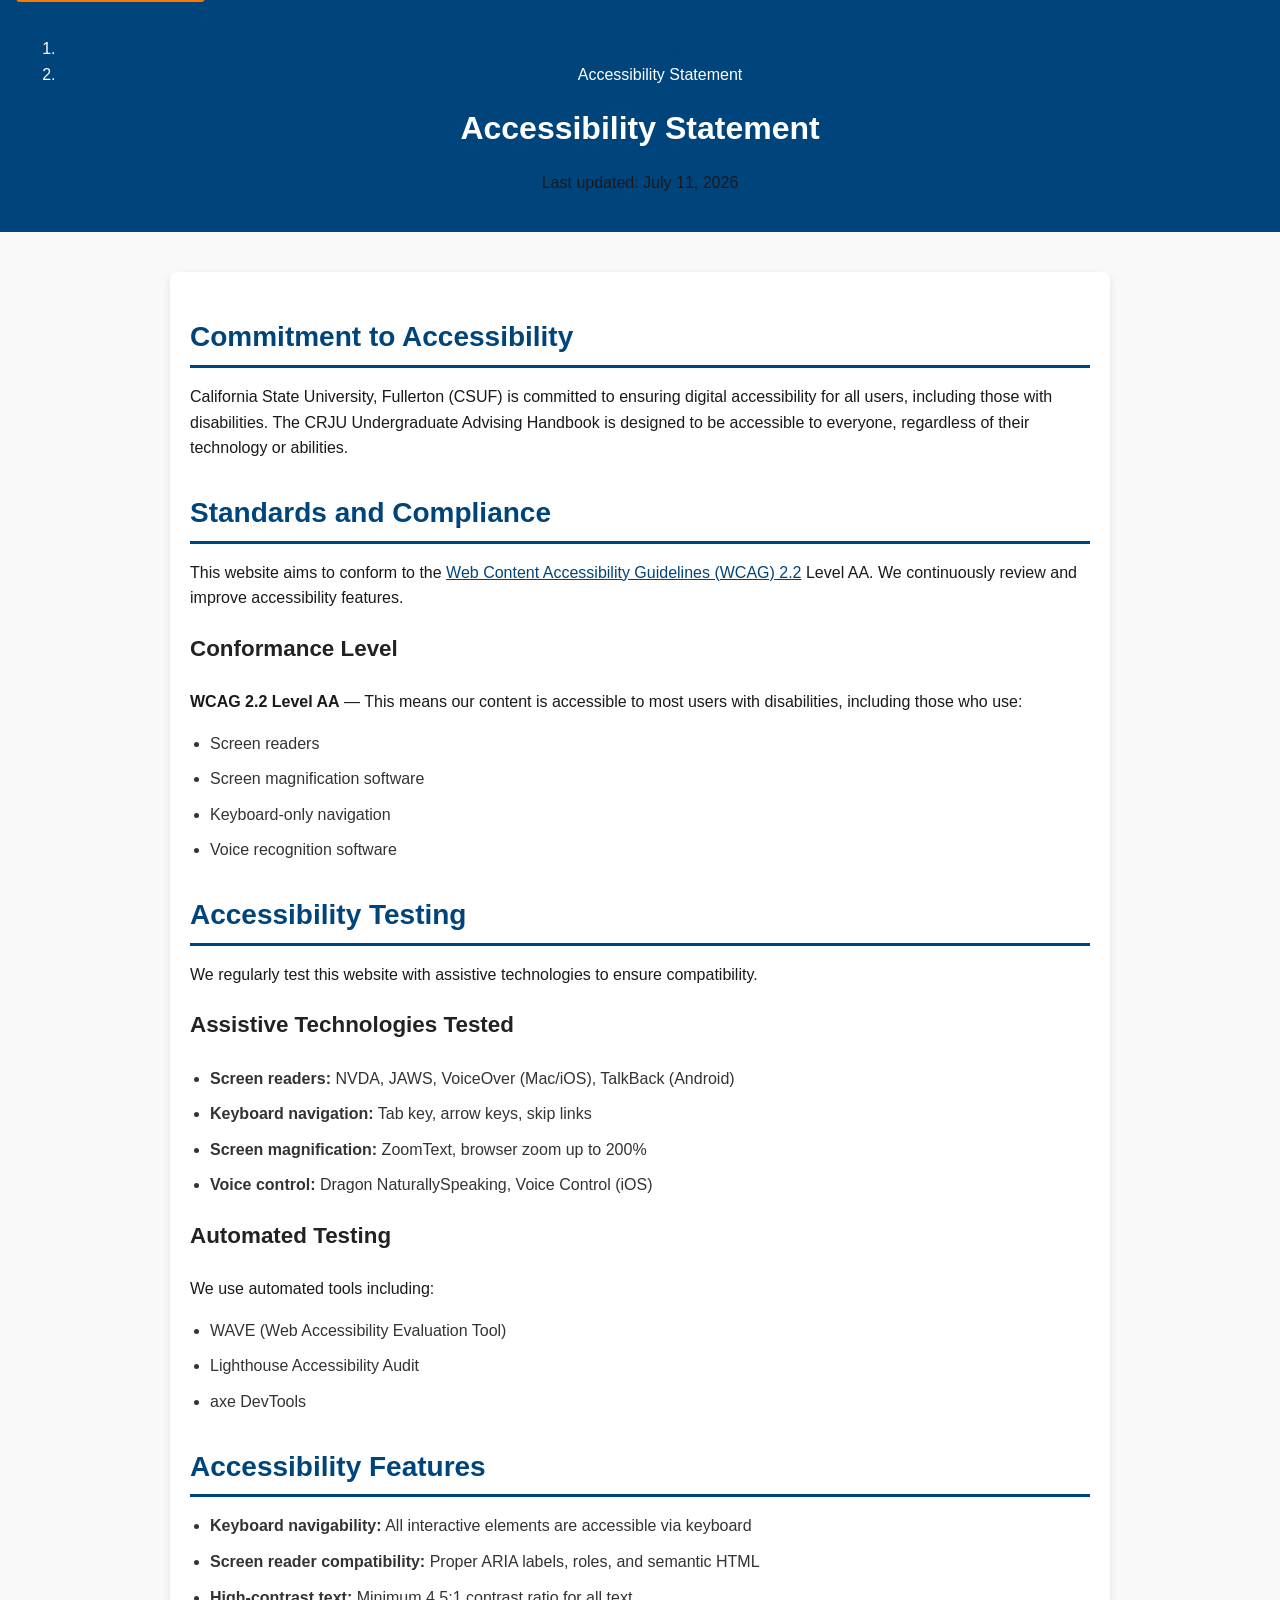
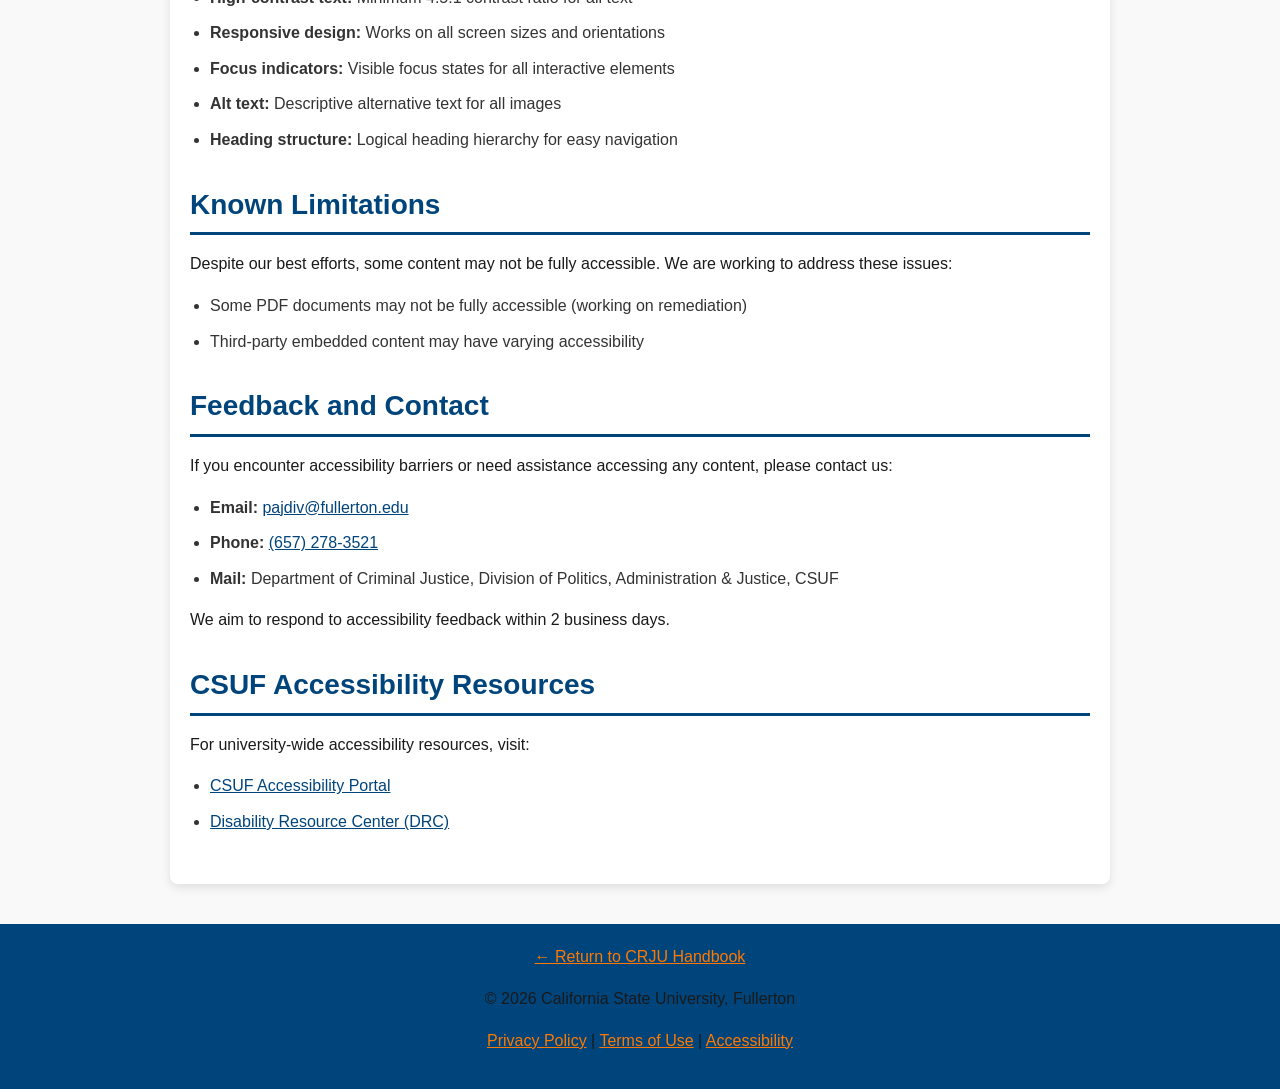
==== accessibility.html @ db7e6ec3 "Build CRJU advising handbook site in the MPA handbook style Convert the chair's single-file HTML han" ====
<!DOCTYPE html>
<html lang="en">
<head>
    <meta charset="UTF-8">
    <meta name="viewport" content="width=device-width, initial-scale=1.0">
    <meta name="description" content="Accessibility statement for the CSUF CRJU Undergraduate Advising Handbook. We are committed to WCAG 2.2 Level AA compliance and digital accessibility for all users.">
    <meta name="robots" content="index, follow">
    <link rel="canonical" href="https://dadams-au.github.io/crju-handbook/accessibility.html">
    
    <!-- Open Graph for social sharing -->
    <meta property="og:title" content="Accessibility Statement | CSUF CRJU Handbook">
    <meta property="og:description" content="CSUF Criminal Justice Department commitment to digital accessibility and WCAG 2.2 compliance">
    <meta property="og:type" content="website">
    <meta property="og:url" content="https://dadams-au.github.io/crju-handbook/accessibility.html">
    
    <title>Accessibility Statement | CSUF CRJU Handbook</title>
    <link rel="stylesheet" href="style/policy_styles.css">
</head>
<body>
    <a class="skip-link" href="#policy-main">Skip to main content</a>
    
    <header role="banner">
        <nav aria-label="Breadcrumb">
            <ol class="breadcrumb">
                <li><a href="index.html">Home</a></li>
                <li aria-current="page">Accessibility Statement</li>
            </ol>
        </nav>
        <h1>Accessibility Statement</h1>
        <p class="last-updated">Last updated: <time datetime="2026-07-11">July 11, 2026</time></p>
    </header>

    <main id="policy-main" role="main">
        <section aria-labelledby="commitment-heading">
            <h2 id="commitment-heading">Commitment to Accessibility</h2>
            <p>California State University, Fullerton (CSUF) is committed to ensuring digital accessibility for all users, including those with disabilities. The CRJU Undergraduate Advising Handbook is designed to be accessible to everyone, regardless of their technology or abilities.</p>
        </section>

        <section aria-labelledby="standards-heading">
            <h2 id="standards-heading">Standards and Compliance</h2>
            <p>This website aims to conform to the <a href="https://www.w3.org/TR/WCAG22/" target="_blank" rel="noopener noreferrer">Web Content Accessibility Guidelines (WCAG) 2.2</a> Level AA. We continuously review and improve accessibility features.</p>
            
            <h3>Conformance Level</h3>
            <p><strong>WCAG 2.2 Level AA</strong> — This means our content is accessible to most users with disabilities, including those who use:</p>
            <ul>
                <li>Screen readers</li>
                <li>Screen magnification software</li>
                <li>Keyboard-only navigation</li>
                <li>Voice recognition software</li>
            </ul>
        </section>

        <section aria-labelledby="testing-heading">
            <h2 id="testing-heading">Accessibility Testing</h2>
            <p>We regularly test this website with assistive technologies to ensure compatibility.</p>
            
            <h3>Assistive Technologies Tested</h3>
            <ul>
                <li><strong>Screen readers:</strong> NVDA, JAWS, VoiceOver (Mac/iOS), TalkBack (Android)</li>
                <li><strong>Keyboard navigation:</strong> Tab key, arrow keys, skip links</li>
                <li><strong>Screen magnification:</strong> ZoomText, browser zoom up to 200%</li>
                <li><strong>Voice control:</strong> Dragon NaturallySpeaking, Voice Control (iOS)</li>
            </ul>
            
            <h3>Automated Testing</h3>
            <p>We use automated tools including:</p>
            <ul>
                <li>WAVE (Web Accessibility Evaluation Tool)</li>
                <li>Lighthouse Accessibility Audit</li>
                <li>axe DevTools</li>
            </ul>
        </section>

        <section aria-labelledby="features-heading">
            <h2 id="features-heading">Accessibility Features</h2>
            <ul>
                <li><strong>Keyboard navigability:</strong> All interactive elements are accessible via keyboard</li>
                <li><strong>Screen reader compatibility:</strong> Proper ARIA labels, roles, and semantic HTML</li>
                <li><strong>High-contrast text:</strong> Minimum 4.5:1 contrast ratio for all text</li>
                <li><strong>Responsive design:</strong> Works on all screen sizes and orientations</li>
                <li><strong>Focus indicators:</strong> Visible focus states for all interactive elements</li>
                <li><strong>Alt text:</strong> Descriptive alternative text for all images</li>
                <li><strong>Heading structure:</strong> Logical heading hierarchy for easy navigation</li>
            </ul>
        </section>

        <section aria-labelledby="limitations-heading">
            <h2 id="limitations-heading">Known Limitations</h2>
            <p>Despite our best efforts, some content may not be fully accessible. We are working to address these issues:</p>
            <ul>
                <li>Some PDF documents may not be fully accessible (working on remediation)</li>
                <li>Third-party embedded content may have varying accessibility</li>
            </ul>
        </section>

        <section aria-labelledby="feedback-heading">
            <h2 id="feedback-heading">Feedback and Contact</h2>
            <p>If you encounter accessibility barriers or need assistance accessing any content, please contact us:</p>
            <ul>
                <li><strong>Email:</strong> <a href="mailto:pajdiv@fullerton.edu">pajdiv@fullerton.edu</a></li>
                <li><strong>Phone:</strong> <a href="tel:+16572783521">(657) 278-3521</a></li>
                <li><strong>Mail:</strong> Department of Criminal Justice, Division of Politics, Administration &amp; Justice, CSUF</li>
            </ul>
            <p>We aim to respond to accessibility feedback within 2 business days.</p>
        </section>

        <section aria-labelledby="csuf-accessibility-heading">
            <h2 id="csuf-accessibility-heading">CSUF Accessibility Resources</h2>
            <p>For university-wide accessibility resources, visit:</p>
            <ul>
                <li><a href="https://www.fullerton.edu/accessibility/" target="_blank" rel="noopener noreferrer">CSUF Accessibility Portal</a></li>
                <li><a href="https://drc.fullerton.edu/" target="_blank" rel="noopener noreferrer">Disability Resource Center (DRC)</a></li>
            </ul>
        </section>
    </main>

    <footer role="contentinfo">
        <nav aria-label="Footer navigation">
            <a href="index.html" class="footer-link">← Return to CRJU Handbook</a>
        </nav>
        <p>&copy; <span id="currentYear"></span> California State University, Fullerton</p>
        <p class="footer-info">
            <a href="privacy.html">Privacy Policy</a> | 
            <a href="terms.html">Terms of Use</a> | 
            <a href="accessibility.html" aria-current="page">Accessibility</a>
        </p>
    </footer>

    <script>
        document.addEventListener('DOMContentLoaded', function() {
            document.getElementById("currentYear").textContent = new Date().getFullYear();
        });
    </script>
</body>
</html>
---- style/policy_styles.css ----
/* General Styles */
body {
    font-family: Arial, sans-serif;
    line-height: 1.6;
    color: #333;
    background-color: #f9f9f9;
    margin: 0;
    padding: 0;
}

:focus-visible {
    outline: 3px solid #FF7900;
    outline-offset: 2px;
}

.skip-link {
    position: absolute;
    top: -40px;
    left: 1rem;
    background: #FF7900;
    color: #1a1a1a;
    padding: 0.5rem 1rem;
    border-radius: 4px;
    z-index: 1000;
    font-weight: 600;
    text-decoration: none;
    transition: top 0.2s ease;
}

.skip-link:focus,
.skip-link:focus-visible {
    top: 1rem;
}

header {
    background-color: #00447c;
    color: white;
    text-align: center;
    padding: 20px;
}

header h1 {
    font-size: 2rem;
    margin: 0;
}

main {
    max-width: 900px;
    margin: 40px auto;
    padding: 20px;
    background: white;
    border-radius: 8px;
    box-shadow: 0px 4px 10px rgba(0, 0, 0, 0.1);
}

/* Section Styles */
section {
    margin-bottom: 30px;
}

h2 {
    font-size: 1.75rem;
    color: #00447c;
    border-bottom: 3px solid #00447c;
    padding-bottom: 5px;
    margin-bottom: 15px;
}

h3 {
    font-size: 1.4rem;
    margin-top: 20px;
    color: #222;
}

p {
    font-size: 1rem;
    color: #1A1A1A;
}

/* Lists */
ul {
    padding-left: 20px;
}

ul li {
    margin-bottom: 10px;
}

/* Links */
a {
    color: #00447c;
    text-decoration: underline;
}

a:hover {
    color: #002a4d;
}

/* Footer */
footer {
    text-align: center;
    padding: 20px;
    background-color: #00447c;
    color: white;
    margin-top: 30px;
}

footer a {
    color: #FF7900;
    text-decoration: underline;
}

footer a:hover {
    color: #ffd700;
}

/* Responsive Design */
@media (max-width: 768px) {
    main {
        width: 90%;
        padding: 15px;
    }

    header {
        padding: 15px;
    }

    h2 {
        font-size: 1.5rem;
    }

    p {
        font-size: 0.95rem;
    }
}
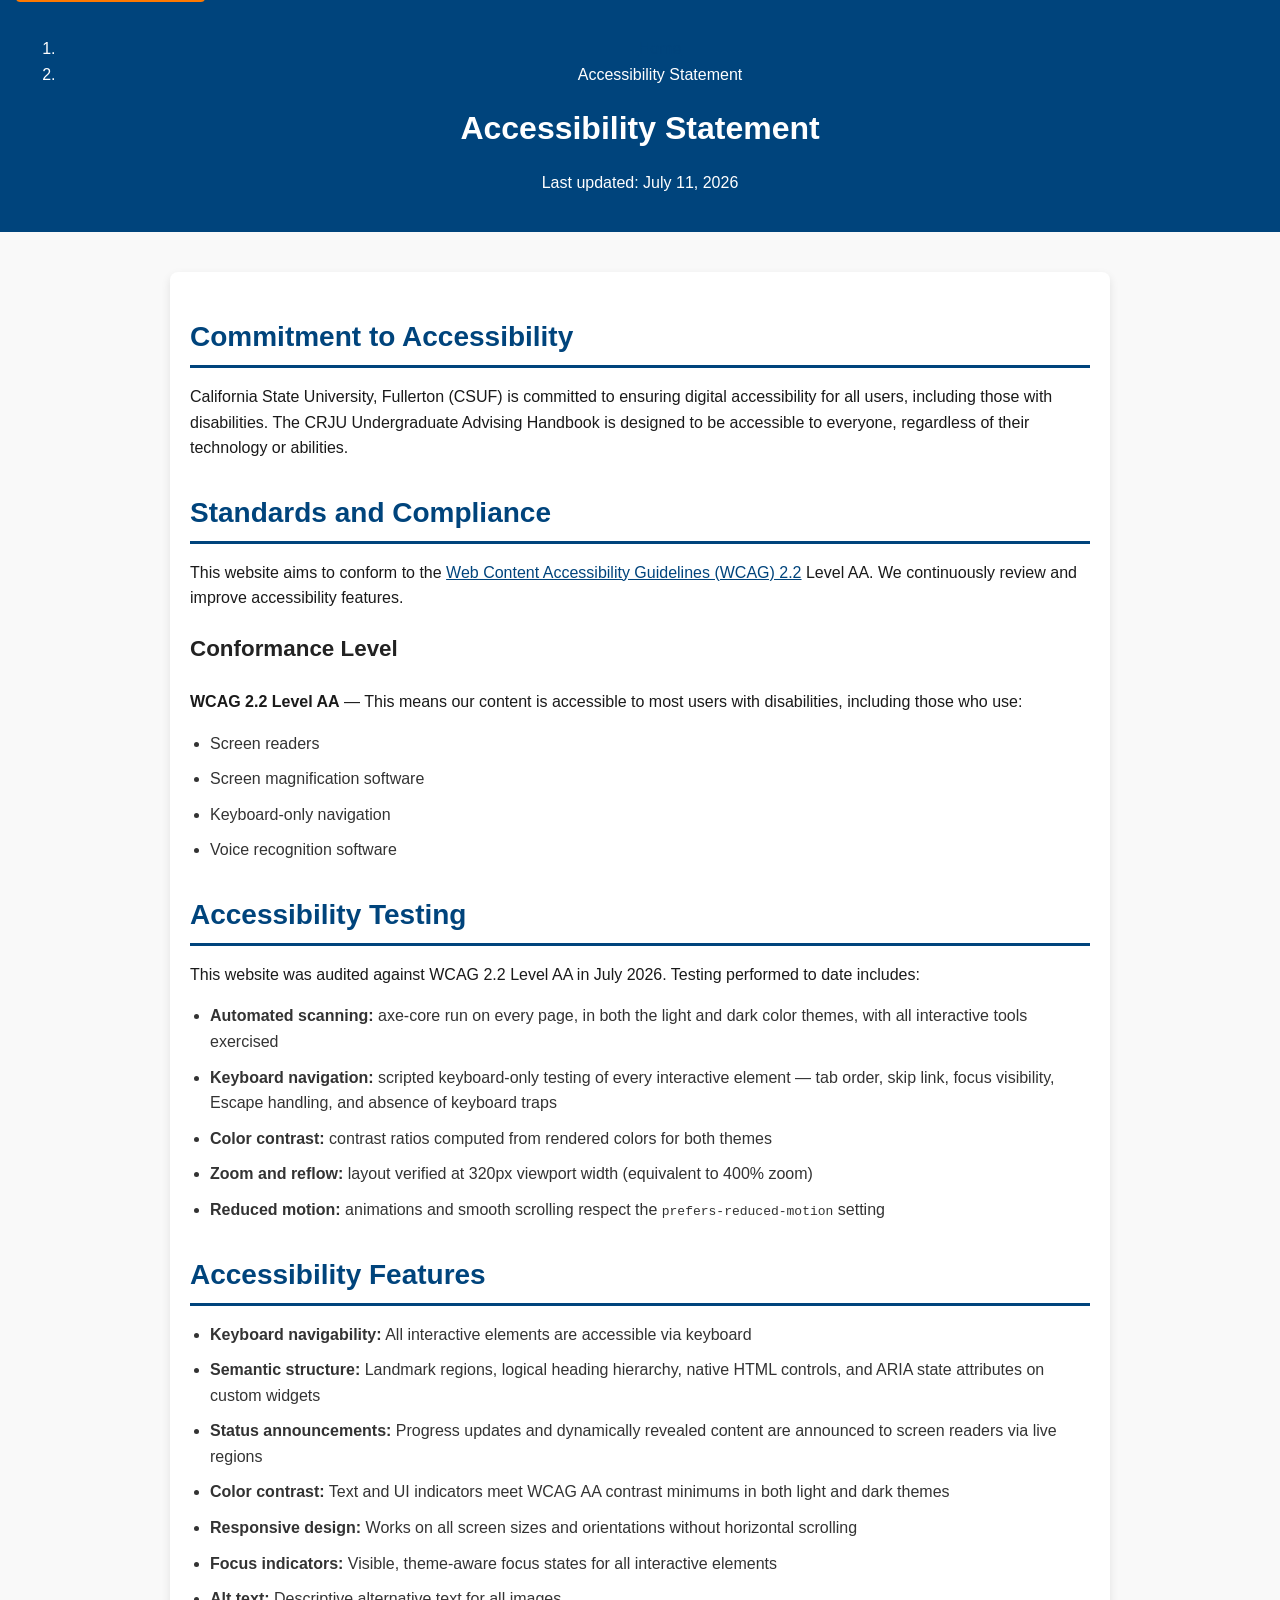
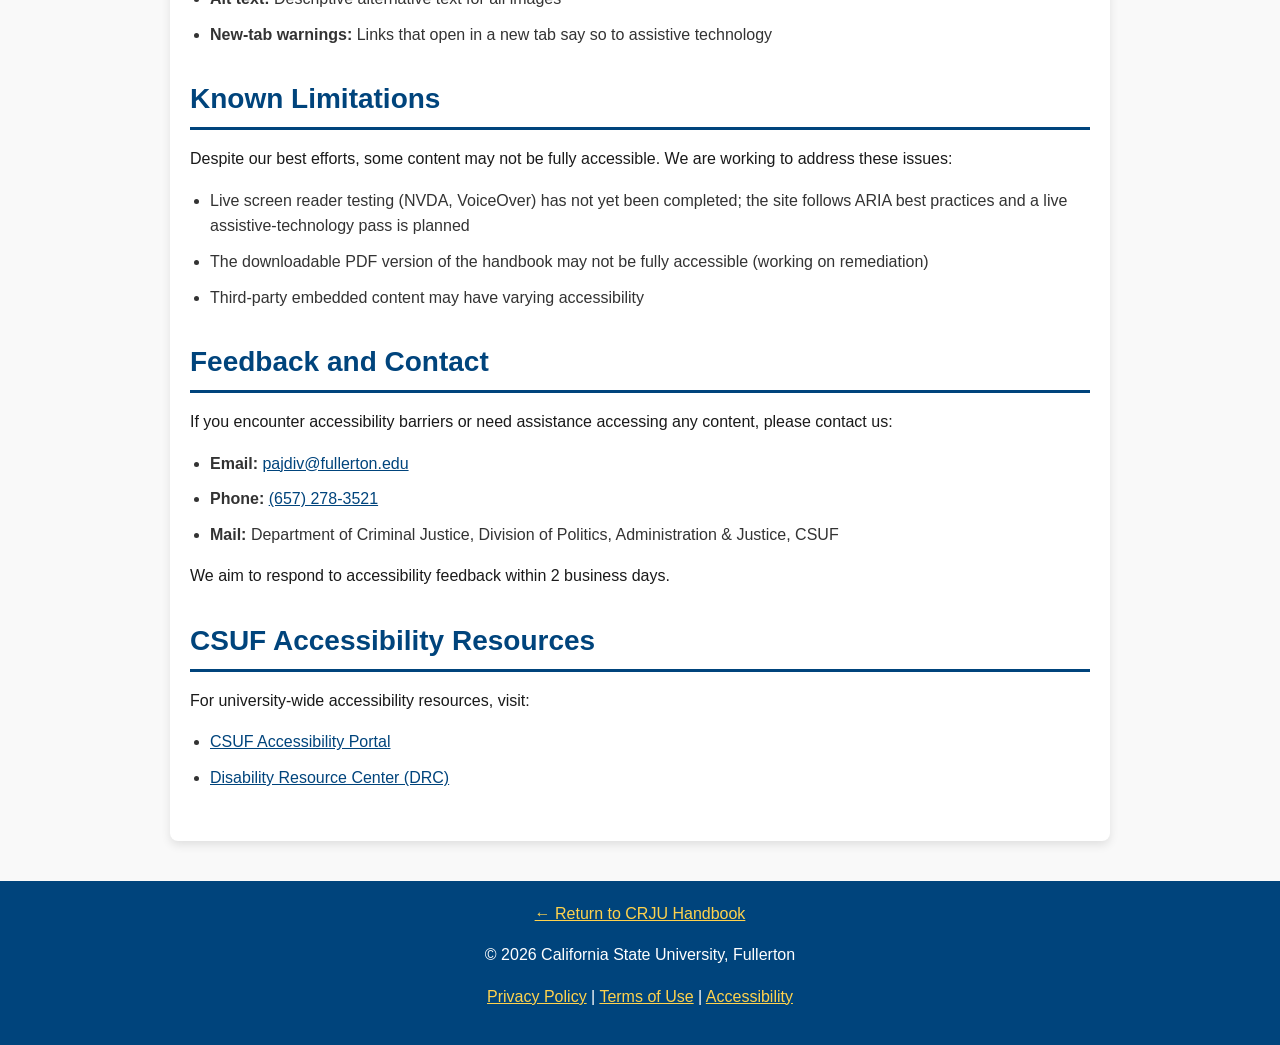
==== commit f0fbc266: "Fix all 16 WCAG 2.2 AA issues from accessibility audit Contrast (1.4.3/1.4.11): dark-theme course co" ====
--- a/accessibility.html
+++ b/accessibility.html
@@ -30,7 +30,7 @@
         <p class="last-updated">Last updated: <time datetime="2026-07-11">July 11, 2026</time></p>
     </header>
 
-    <main id="policy-main" role="main">
+    <main id="policy-main" role="main" tabindex="-1">
         <section aria-labelledby="commitment-heading">
             <h2 id="commitment-heading">Commitment to Accessibility</h2>
             <p>California State University, Fullerton (CSUF) is committed to ensuring digital accessibility for all users, including those with disabilities. The CRJU Undergraduate Advising Handbook is designed to be accessible to everyone, regardless of their technology or abilities.</p>
@@ -38,7 +38,7 @@
 
         <section aria-labelledby="standards-heading">
             <h2 id="standards-heading">Standards and Compliance</h2>
-            <p>This website aims to conform to the <a href="https://www.w3.org/TR/WCAG22/" target="_blank" rel="noopener noreferrer">Web Content Accessibility Guidelines (WCAG) 2.2</a> Level AA. We continuously review and improve accessibility features.</p>
+            <p>This website aims to conform to the <a href="https://www.w3.org/TR/WCAG22/" target="_blank" rel="noopener noreferrer">Web Content Accessibility Guidelines (WCAG) 2.2<span class="sr-only"> (opens in new tab)</span></a> Level AA. We continuously review and improve accessibility features.</p>
             
             <h3>Conformance Level</h3>
             <p><strong>WCAG 2.2 Level AA</strong> — This means our content is accessible to most users with disabilities, including those who use:</p>
@@ -52,22 +52,13 @@
 
         <section aria-labelledby="testing-heading">
             <h2 id="testing-heading">Accessibility Testing</h2>
-            <p>We regularly test this website with assistive technologies to ensure compatibility.</p>
-            
-            <h3>Assistive Technologies Tested</h3>
+            <p>This website was audited against WCAG 2.2 Level AA in July 2026. Testing performed to date includes:</p>
             <ul>
-                <li><strong>Screen readers:</strong> NVDA, JAWS, VoiceOver (Mac/iOS), TalkBack (Android)</li>
-                <li><strong>Keyboard navigation:</strong> Tab key, arrow keys, skip links</li>
-                <li><strong>Screen magnification:</strong> ZoomText, browser zoom up to 200%</li>
-                <li><strong>Voice control:</strong> Dragon NaturallySpeaking, Voice Control (iOS)</li>
-            </ul>
-            
-            <h3>Automated Testing</h3>
-            <p>We use automated tools including:</p>
-            <ul>
-                <li>WAVE (Web Accessibility Evaluation Tool)</li>
-                <li>Lighthouse Accessibility Audit</li>
-                <li>axe DevTools</li>
+                <li><strong>Automated scanning:</strong> axe-core run on every page, in both the light and dark color themes, with all interactive tools exercised</li>
+                <li><strong>Keyboard navigation:</strong> scripted keyboard-only testing of every interactive element — tab order, skip link, focus visibility, Escape handling, and absence of keyboard traps</li>
+                <li><strong>Color contrast:</strong> contrast ratios computed from rendered colors for both themes</li>
+                <li><strong>Zoom and reflow:</strong> layout verified at 320px viewport width (equivalent to 400% zoom)</li>
+                <li><strong>Reduced motion:</strong> animations and smooth scrolling respect the <code>prefers-reduced-motion</code> setting</li>
             </ul>
         </section>
 
@@ -75,12 +66,13 @@
             <h2 id="features-heading">Accessibility Features</h2>
             <ul>
                 <li><strong>Keyboard navigability:</strong> All interactive elements are accessible via keyboard</li>
-                <li><strong>Screen reader compatibility:</strong> Proper ARIA labels, roles, and semantic HTML</li>
-                <li><strong>High-contrast text:</strong> Minimum 4.5:1 contrast ratio for all text</li>
-                <li><strong>Responsive design:</strong> Works on all screen sizes and orientations</li>
-                <li><strong>Focus indicators:</strong> Visible focus states for all interactive elements</li>
+                <li><strong>Semantic structure:</strong> Landmark regions, logical heading hierarchy, native HTML controls, and ARIA state attributes on custom widgets</li>
+                <li><strong>Status announcements:</strong> Progress updates and dynamically revealed content are announced to screen readers via live regions</li>
+                <li><strong>Color contrast:</strong> Text and UI indicators meet WCAG AA contrast minimums in both light and dark themes</li>
+                <li><strong>Responsive design:</strong> Works on all screen sizes and orientations without horizontal scrolling</li>
+                <li><strong>Focus indicators:</strong> Visible, theme-aware focus states for all interactive elements</li>
                 <li><strong>Alt text:</strong> Descriptive alternative text for all images</li>
-                <li><strong>Heading structure:</strong> Logical heading hierarchy for easy navigation</li>
+                <li><strong>New-tab warnings:</strong> Links that open in a new tab say so to assistive technology</li>
             </ul>
         </section>
 
@@ -88,7 +80,8 @@
             <h2 id="limitations-heading">Known Limitations</h2>
             <p>Despite our best efforts, some content may not be fully accessible. We are working to address these issues:</p>
             <ul>
-                <li>Some PDF documents may not be fully accessible (working on remediation)</li>
+                <li>Live screen reader testing (NVDA, VoiceOver) has not yet been completed; the site follows ARIA best practices and a live assistive-technology pass is planned</li>
+                <li>The downloadable PDF version of the handbook may not be fully accessible (working on remediation)</li>
                 <li>Third-party embedded content may have varying accessibility</li>
             </ul>
         </section>
@@ -108,8 +101,8 @@
             <h2 id="csuf-accessibility-heading">CSUF Accessibility Resources</h2>
             <p>For university-wide accessibility resources, visit:</p>
             <ul>
-                <li><a href="https://www.fullerton.edu/accessibility/" target="_blank" rel="noopener noreferrer">CSUF Accessibility Portal</a></li>
-                <li><a href="https://drc.fullerton.edu/" target="_blank" rel="noopener noreferrer">Disability Resource Center (DRC)</a></li>
+                <li><a href="https://www.fullerton.edu/accessibility/" target="_blank" rel="noopener noreferrer">CSUF Accessibility Portal<span class="sr-only"> (opens in new tab)</span></a></li>
+                <li><a href="https://drc.fullerton.edu/" target="_blank" rel="noopener noreferrer">Disability Resource Center (DRC)<span class="sr-only"> (opens in new tab)</span></a></li>
             </ul>
         </section>
     </main>
--- a/style/policy_styles.css
+++ b/style/policy_styles.css
@@ -8,9 +8,35 @@
     padding: 0;
 }
 
+/* Two-color focus ring: navy outline carries 3:1 on the white body,
+   orange halo carries it on the navy header/footer (WCAG 1.4.11) */
 :focus-visible {
-    outline: 3px solid #FF7900;
+    outline: 3px solid #00447c;
     outline-offset: 2px;
+    box-shadow: 0 0 0 6px rgba(255, 121, 0, 0.9);
+}
+
+.sr-only {
+    position: absolute;
+    width: 1px;
+    height: 1px;
+    padding: 0;
+    margin: -1px;
+    overflow: hidden;
+    clip: rect(0, 0, 0, 0);
+    white-space: nowrap;
+    border: 0;
+}
+
+@media (prefers-reduced-motion: reduce) {
+    *,
+    *::before,
+    *::after {
+        animation-duration: 0.001ms !important;
+        animation-iteration-count: 1 !important;
+        transition-duration: 0.001ms !important;
+        scroll-behavior: auto !important;
+    }
 }
 
 .skip-link {
@@ -77,6 +103,12 @@
     color: #1A1A1A;
 }
 
+/* Global p color bled into the navy header/footer at 1.76:1 (WCAG 1.4.3) */
+header p,
+footer p {
+    color: #FFFFFF;
+}
+
 /* Lists */
 ul {
     padding-left: 20px;
@@ -106,7 +138,7 @@
 }
 
 footer a {
-    color: #FF7900;
+    color: #FFD34D; /* orange was 3.77:1 on navy; this is ~8:1 (WCAG 1.4.3) */
     text-decoration: underline;
 }
 
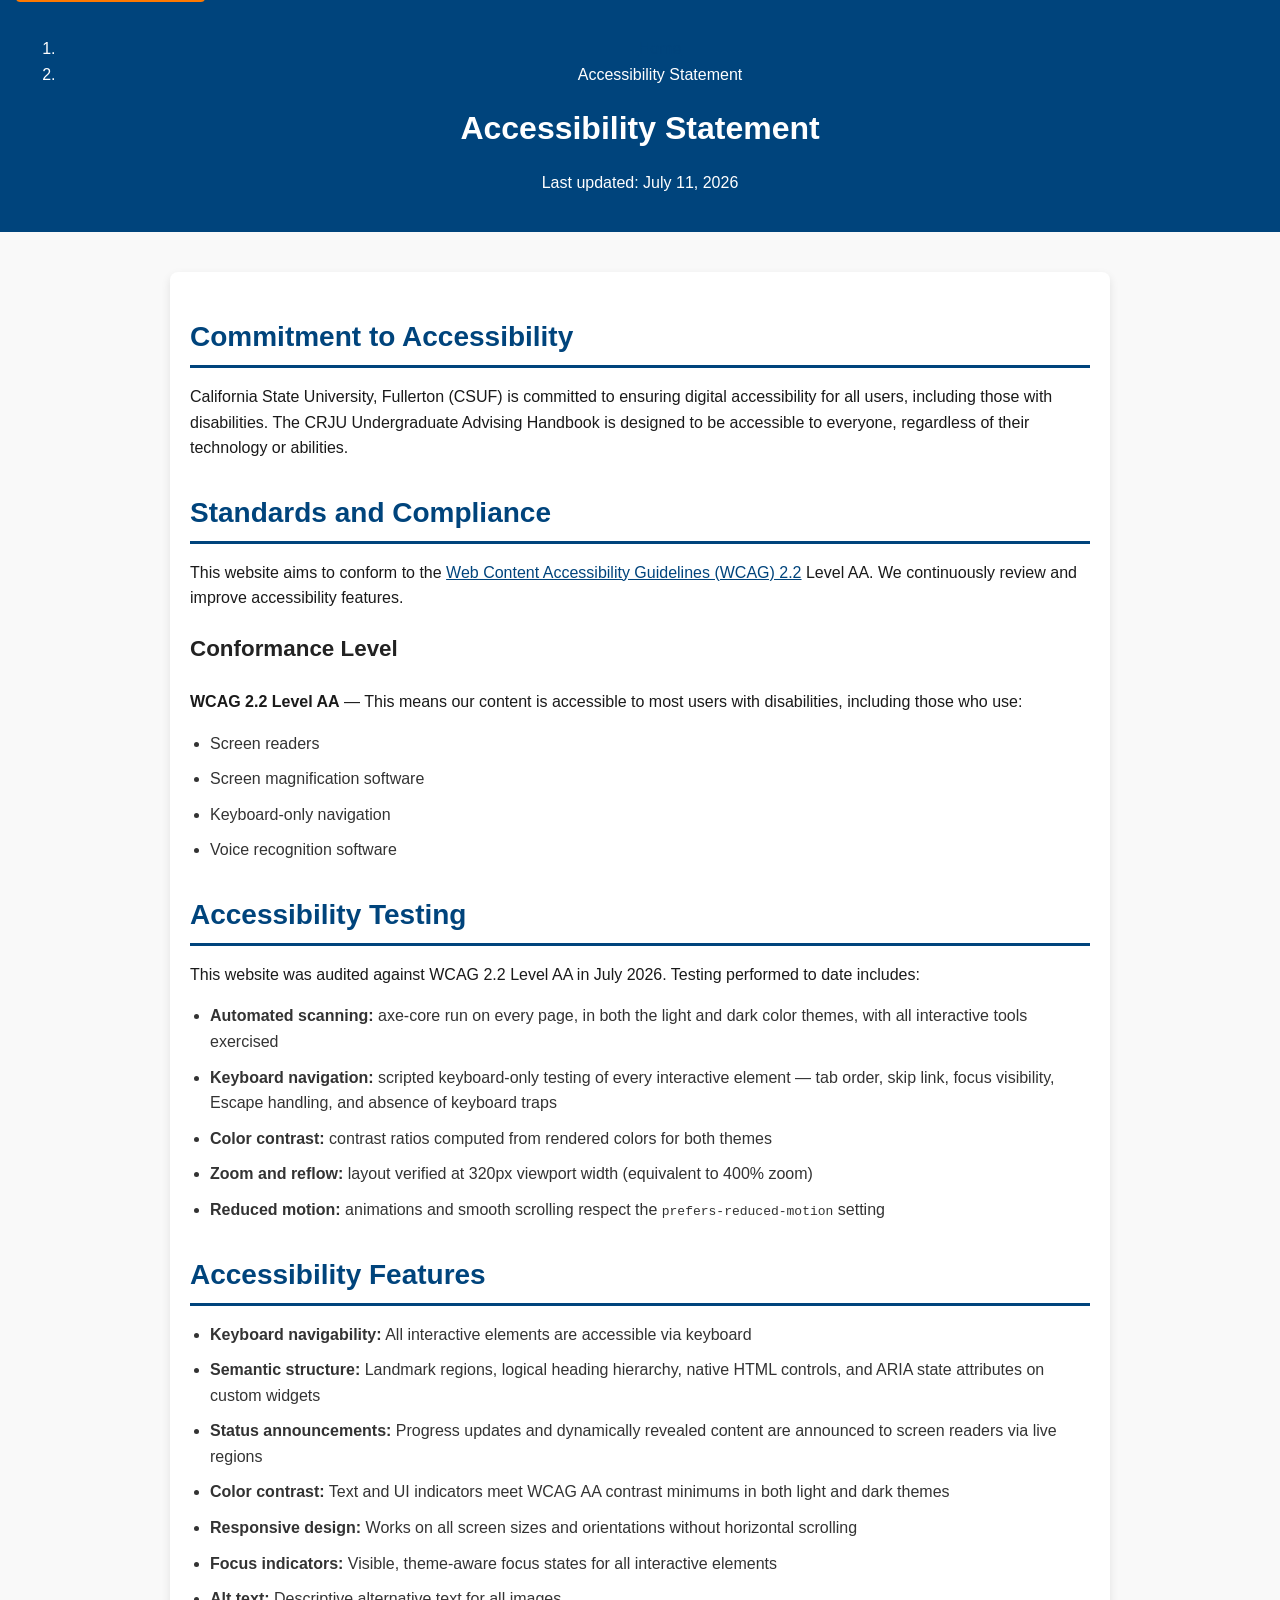
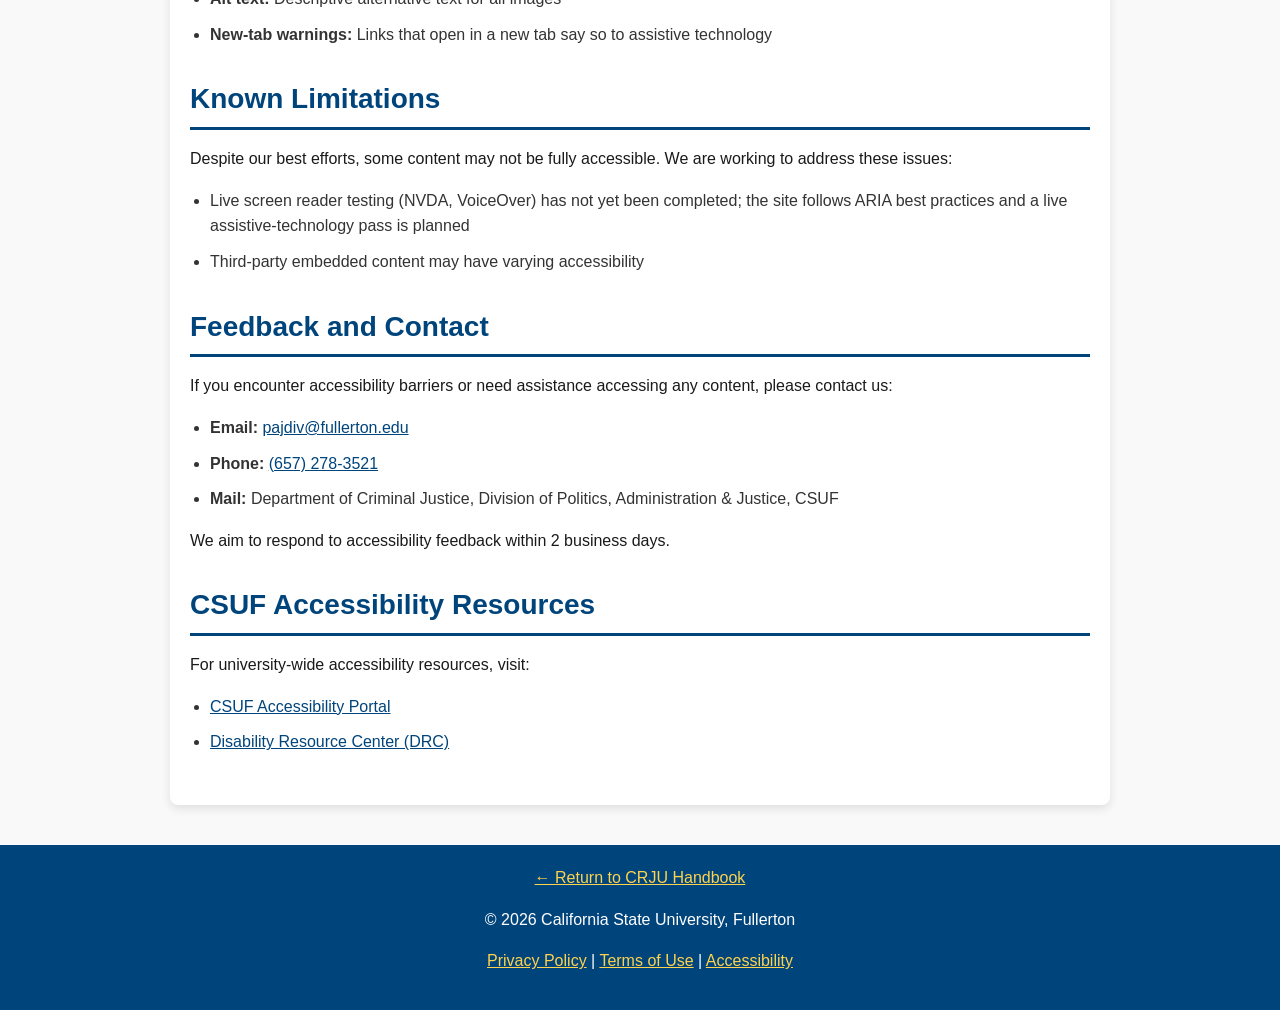
==== commit 2824ebfc: "Serve the accessible tagged PDF for the download link Replace the LibreOffice-converted stopgap PDF " ====
--- a/accessibility.html
+++ b/accessibility.html
@@ -81,7 +81,6 @@
             <p>Despite our best efforts, some content may not be fully accessible. We are working to address these issues:</p>
             <ul>
                 <li>Live screen reader testing (NVDA, VoiceOver) has not yet been completed; the site follows ARIA best practices and a live assistive-technology pass is planned</li>
-                <li>The downloadable PDF version of the handbook may not be fully accessible (working on remediation)</li>
                 <li>Third-party embedded content may have varying accessibility</li>
             </ul>
         </section>
